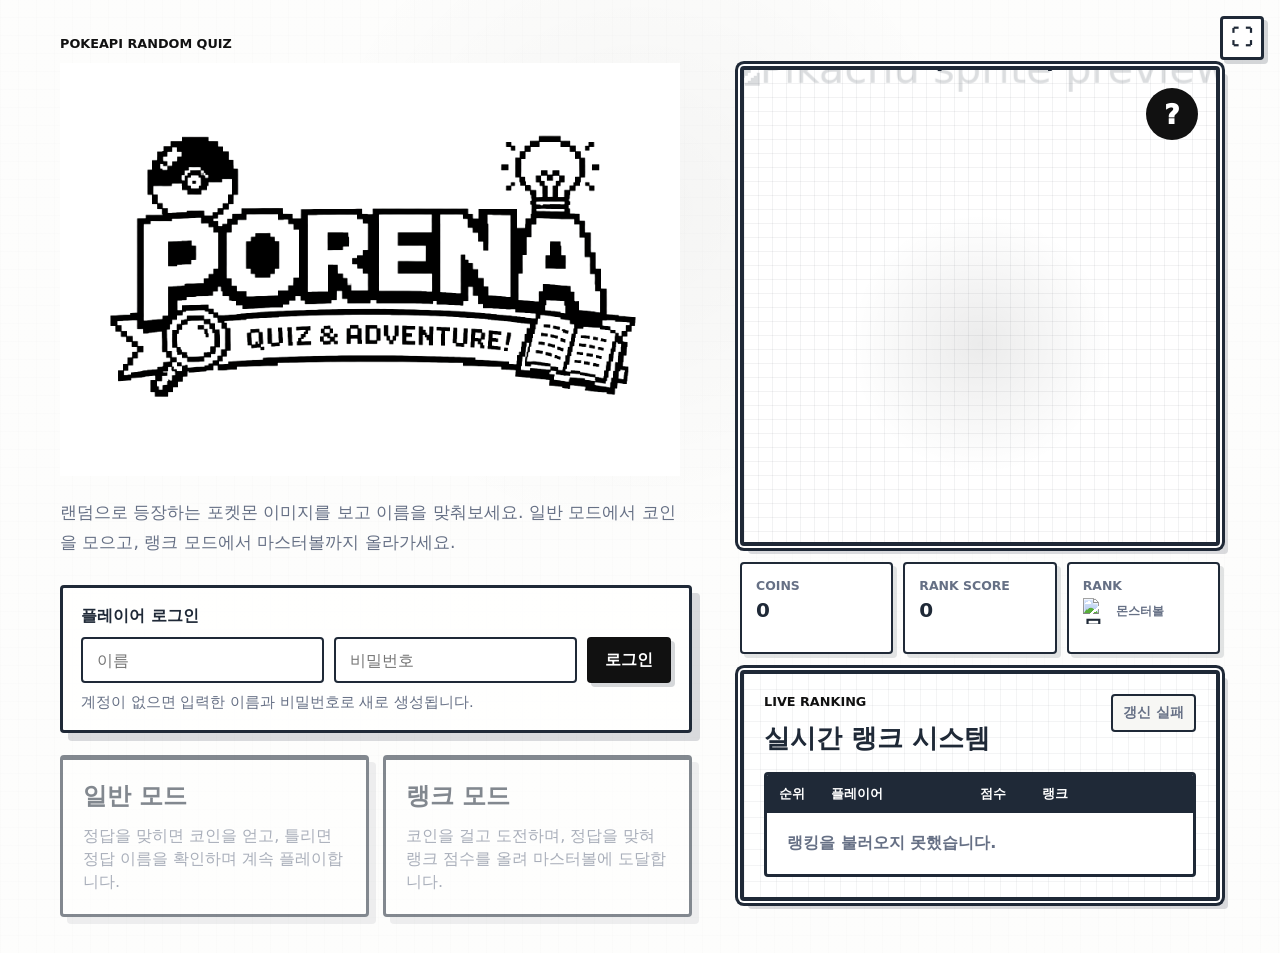
==== index.html @ 6e4ad2ec "first commit" ====
<!doctype html>
<html lang="ko">
  <head>
    <meta charset="UTF-8" />
    <meta name="viewport" content="width=device-width, initial-scale=1.0" />
    <title>PORENA Quiz & Adventure | 포켓몬 스프라이트 퀴즈</title>
    <meta
      name="description"
      content="PORENA Quiz & Adventure에서 1세대 포켓몬 스프라이트를 보고 이름을 맞히고, 코인을 모아 랭크 모드에 도전하세요."
    />
    <meta name="keywords" content="PORENA, 포켓몬 퀴즈, PokeAPI, 포켓몬 스프라이트, 랭크 모드" />
    <meta property="og:type" content="website" />
    <meta property="og:title" content="PORENA Quiz & Adventure" />
    <meta
      property="og:description"
      content="1세대 포켓몬 스프라이트를 보고 이름을 맞히는 픽셀 퀴즈 게임입니다."
    />
    <meta property="og:image" content="./assets/porena.png" />
    <meta name="twitter:card" content="summary_large_image" />
    <meta name="twitter:title" content="PORENA Quiz & Adventure" />
    <meta
      name="twitter:description"
      content="코인을 모으고 랭크를 올리는 포켓몬 스프라이트 퀴즈 게임입니다."
    />
    <meta name="twitter:image" content="./assets/porena.png" />
    <link rel="icon" href="./assets/porena.png" type="image/png" />
    <link rel="stylesheet" href="./styles.css" />
    <script type="application/ld+json">
      {
        "@context": "https://schema.org",
        "@type": "WebApplication",
        "name": "PORENA Quiz & Adventure",
        "applicationCategory": "GameApplication",
        "description": "1세대 포켓몬 스프라이트를 보고 이름을 맞히는 픽셀 퀴즈 게임입니다.",
        "image": "./assets/porena.png"
      }
    </script>
  </head>
  <body data-page="home">
    <button id="fullscreenButton" class="fullscreen-button" type="button" aria-label="전체화면 전환">⛶</button>
    <main class="home-shell">
      <section class="hero">
        <div class="hero-copy">
          <p class="eyebrow">PokeAPI Random Quiz</p>
          <h1 class="logo-title">
            <img src="./assets/porena.png" alt="PORENA Quiz & Adventure" />
          </h1>
          <p class="lead">
            랜덤으로 등장하는 포켓몬 이미지를 보고 이름을 맞춰보세요.
            일반 모드에서 코인을 모으고, 랭크 모드에서 마스터볼까지 올라가세요.
          </p>
          <div class="player-panel auth-panel">
            <label for="playerName">플레이어 로그인</label>
            <div class="auth-row">
              <input id="playerName" type="text" maxlength="18" placeholder="이름" />
              <input id="playerPassword" type="password" maxlength="24" placeholder="비밀번호" />
              <button id="savePlayer" type="button">로그인</button>
            </div>
            <p id="playerStatus" class="muted">계정이 없으면 입력한 이름과 비밀번호로 새로 생성됩니다.</p>
          </div>
          <div class="mode-grid">
            <a class="mode-card normal" href="./normal.html">
              <strong>일반 모드</strong>
              <p>정답을 맞히면 코인을 얻고, 틀리면 정답 이름을 확인하며 계속 플레이합니다.</p>
            </a>
            <a class="mode-card rank" href="./rank.html">
              <strong>랭크 모드</strong>
              <p>코인을 걸고 도전하며, 정답을 맞혀 랭크 점수를 올려 마스터볼에 도달합니다.</p>
            </a>
          </div>
        </div>
        <div class="hero-stage" aria-label="Pokemon quiz preview">
          <div class="orbital-card">
            <div class="preview-badge">?</div>
            <img
              src="https://raw.githubusercontent.com/PokeAPI/sprites/master/sprites/pokemon/versions/generation-i/yellow/25.png"
              alt="Pikachu sprite preview"
            />
          </div>
          <div class="stats-strip">
            <div>
              <span>Coins</span>
              <strong id="homeCoins">0</strong>
            </div>
            <div>
              <span>Rank Score</span>
              <strong id="homeRankScore">0</strong>
            </div>
            <div>
              <span>Rank</span>
              <strong id="homeRankName">몬스터볼</strong>
            </div>
          </div>
          <section class="live-ranking" aria-label="실시간 랭크 시스템">
            <div class="section-heading">
              <div>
                <p class="eyebrow">Live Ranking</p>
                <h2>실시간 랭크 시스템</h2>
              </div>
              <span id="rankingUpdated">대기 중</span>
            </div>
            <div class="ranking-table">
              <div class="ranking-head">
                <span>순위</span>
                <span>플레이어</span>
                <span>점수</span>
                <span>랭크</span>
                <span>코인</span>
              </div>
              <div id="rankingList" class="ranking-list">
                <p class="ranking-empty">랭킹을 불러오는 중입니다.</p>
              </div>
            </div>
          </section>
        </div>
      </section>
    </main>
    <script src="./app.js" defer></script>
  </body>
</html>
---- styles.css ----
@font-face {
  font-family: "Mulmaru";
  src: url("https://cdn.jsdelivr.net/gh/projectnoonnu/2601-4@1.1/Mulmaru.woff2") format("woff2");
  font-weight: normal;
  font-display: swap;
}

:root {
  color-scheme: light;
  --ink: #1f2937;
  --muted: #667085;
  --line: #d9e2ec;
  --surface: #ffffff;
  --soft: #f7f7f4;
  --yellow: #d8d8d1;
  --red: #111111;
  --blue: #111111;
  --green: #111111;
  --type-color: #111111;
  --shadow: 0 20px 50px rgba(0, 0, 0, 0.12);
  --pixel-shadow: 0 0 0 2px #ffffff, 0 0 0 5px #1f2937, 8px 8px 0 rgba(31, 41, 55, 0.16);
}

* {
  box-sizing: border-box;
}

body {
  margin: 0;
  min-height: 100vh;
  font-family:
    "Mulmaru",
    ui-sans-serif,
    system-ui,
    -apple-system,
    BlinkMacSystemFont,
    "Segoe UI",
    sans-serif;
  color: var(--ink);
  background:
    radial-gradient(circle at 50% 22%, rgba(0, 0, 0, 0.035), transparent 34%),
    linear-gradient(rgba(255, 255, 255, 0.74), rgba(255, 255, 255, 0.74)),
    linear-gradient(90deg, rgba(0, 0, 0, 0.035) 1px, transparent 1px),
    linear-gradient(0deg, rgba(0, 0, 0, 0.035) 1px, transparent 1px),
    var(--soft);
  background-size:
    auto,
    auto,
    18px 18px,
    18px 18px,
    auto;
}

a {
  color: inherit;
  text-decoration: none;
}

button,
input {
  font: inherit;
}

button,
.secondary-button {
  min-height: 46px;
  border: 0;
  border-radius: 4px;
  box-shadow: 4px 4px 0 rgba(31, 41, 55, 0.18);
  padding: 0 18px;
  color: #ffffff;
  background: var(--blue);
  font-weight: 800;
  cursor: pointer;
  display: inline-flex;
  align-items: center;
  justify-content: center;
  transition:
    transform 160ms ease,
    box-shadow 160ms ease,
    opacity 160ms ease;
}

button:hover,
.secondary-button:hover {
  transform: translate(-1px, -1px);
  box-shadow: 5px 5px 0 rgba(31, 41, 55, 0.2);
}

button:disabled {
  cursor: not-allowed;
  opacity: 0.55;
  transform: none;
  box-shadow: none;
}

.fullscreen-button {
  position: fixed;
  top: 16px;
  right: 16px;
  z-index: 50;
  width: 44px;
  min-width: 44px;
  height: 44px;
  min-height: 44px;
  border: 3px solid var(--ink);
  padding: 0;
  background: #ffffff;
  color: var(--ink);
  font-size: 1.35rem;
  line-height: 1;
}

input {
  width: 100%;
  min-height: 46px;
  border: 1px solid var(--line);
  border: 2px solid var(--ink);
  border-radius: 4px;
  padding: 0 14px;
  background: #ffffff;
  color: var(--ink);
  outline: none;
}

input:focus {
  border-color: var(--blue);
  box-shadow: 0 0 0 4px rgba(45, 127, 249, 0.12);
}

.home-shell {
  width: min(1160px, calc(100% - 32px));
  margin: 0 auto;
  padding: 36px 0;
}

.hero {
  min-height: calc(100vh - 72px);
  display: grid;
  grid-template-columns: minmax(0, 1fr) minmax(320px, 480px);
  align-items: start;
  gap: 48px;
}

.eyebrow {
  margin: 0 0 12px;
  color: var(--blue);
  font-size: 0.8rem;
  font-weight: 900;
  letter-spacing: 0;
  text-transform: uppercase;
}

h1 {
  margin: 0;
  font-size: clamp(2.25rem, 5vw, 4.6rem);
  line-height: 0.98;
}

.logo-title {
  max-width: 680px;
  line-height: 0;
}

.logo-title img {
  display: block;
  width: min(100%, 620px);
  height: auto;
  filter: contrast(1.12);
}

.lead {
  max-width: 620px;
  margin: 22px 0 0;
  color: var(--muted);
  font-size: 1.08rem;
  line-height: 1.7;
}

.player-panel,
.answer-panel {
  margin-top: 28px;
  border: 3px solid var(--ink);
  border-radius: 4px;
  padding: 18px;
  background: rgba(255, 255, 255, 0.86);
  box-shadow: 8px 8px 0 rgba(31, 41, 55, 0.16);
}

.player-panel label,
.answer-panel label {
  display: block;
  margin-bottom: 10px;
  font-weight: 900;
}

.name-row,
.answer-row,
.auth-row {
  display: grid;
  grid-template-columns: minmax(0, 1fr) auto;
  gap: 10px;
}

.auth-row {
  grid-template-columns: minmax(0, 1fr) minmax(0, 1fr) auto;
}

.muted {
  margin: 10px 0 0;
  color: var(--muted);
  font-size: 0.92rem;
}

.mode-grid {
  margin-top: 22px;
  display: grid;
  grid-template-columns: repeat(2, minmax(0, 1fr));
  gap: 14px;
}

.mode-card {
  min-height: 142px;
  border: 3px solid var(--ink);
  border-radius: 4px;
  padding: 20px;
  background: #ffffff;
  box-shadow: 7px 7px 0 rgba(31, 41, 55, 0.13);
  display: flex;
  flex-direction: column;
  justify-content: space-between;
  transition:
    opacity 160ms ease,
    transform 160ms ease,
    box-shadow 160ms ease;
}

.mode-card:hover {
  transform: translate(-1px, -1px);
  box-shadow: 8px 8px 0 rgba(31, 41, 55, 0.16);
}

.mode-card.is-locked {
  cursor: not-allowed;
  opacity: 0.55;
}

.mode-card.is-locked:hover {
  transform: none;
  box-shadow: 7px 7px 0 rgba(31, 41, 55, 0.13);
}

.mode-card strong {
  font-size: 1.5rem;
}

.mode-card p {
  margin: 12px 0 0;
  color: var(--muted);
  line-height: 1.45;
}

.mode-card.normal {
  border-top: 5px solid var(--ink);
}

.mode-card.rank {
  border-top: 5px solid var(--ink);
}

.hero-stage {
  display: grid;
  gap: 16px;
  padding-top: 30px;
}

.orbital-card {
  position: relative;
  aspect-ratio: 1;
  border: 4px solid var(--ink);
  border-radius: 4px;
  background:
    linear-gradient(90deg, rgba(31, 41, 55, 0.06) 1px, transparent 1px),
    linear-gradient(0deg, rgba(31, 41, 55, 0.06) 1px, transparent 1px),
    radial-gradient(circle at 50% 58%, rgba(0, 0, 0, 0.08), transparent 36%),
    #ffffff;
  background-size:
    14px 14px,
    14px 14px,
    auto,
    auto;
  box-shadow: var(--pixel-shadow);
  display: grid;
  place-items: center;
  overflow: hidden;
}

.orbital-card img {
  width: 46%;
  height: 46%;
  object-fit: contain;
  image-rendering: pixelated;
  image-rendering: crisp-edges;
  transform: scale(2.6);
  filter: drop-shadow(8px 8px 0 rgba(31, 41, 55, 0.16));
}

.preview-badge {
  position: absolute;
  top: 18px;
  right: 18px;
  width: 52px;
  height: 52px;
  border-radius: 50%;
  display: grid;
  place-items: center;
  background: var(--red);
  color: #ffffff;
  font-size: 1.65rem;
  font-weight: 950;
}

.stats-strip,
.scoreboard {
  display: grid;
  grid-template-columns: repeat(3, minmax(0, 1fr));
  gap: 10px;
}

body[data-page="normal"] .scoreboard {
  grid-template-columns: 160px;
  justify-content: end;
}

body[data-page="normal"] .scoreboard div {
  padding: 10px 12px;
}

body[data-page="normal"] .scoreboard strong {
  font-size: 1.05rem;
}

.stats-strip div,
.scoreboard div {
  border: 2px solid var(--ink);
  border-radius: 4px;
  padding: 14px;
  background: #ffffff;
  box-shadow: 4px 4px 0 rgba(31, 41, 55, 0.12);
}

.stats-strip span,
.scoreboard span {
  display: block;
  color: var(--muted);
  font-size: 0.78rem;
  font-weight: 900;
  text-transform: uppercase;
}

.stats-strip strong,
.scoreboard strong {
  display: block;
  margin-top: 5px;
  font-size: 1.25rem;
}

.rank-display {
  display: inline-flex !important;
  align-items: center;
  gap: 7px;
}

.rank-display img {
  width: 26px;
  height: 26px;
  object-fit: contain;
  image-rendering: pixelated;
  image-rendering: crisp-edges;
}

.rank-display span {
  display: inline-block;
  margin-top: 0;
}

.live-ranking {
  margin: 0;
  border: 4px solid var(--ink);
  border-radius: 4px;
  padding: 20px;
  background:
    linear-gradient(90deg, rgba(31, 41, 55, 0.05) 1px, transparent 1px),
    linear-gradient(0deg, rgba(31, 41, 55, 0.05) 1px, transparent 1px),
    #ffffff;
  background-size: 16px 16px;
  box-shadow: var(--pixel-shadow);
}

.section-heading {
  display: flex;
  align-items: flex-start;
  justify-content: space-between;
  gap: 16px;
  margin-bottom: 16px;
}

.section-heading h2 {
  margin: 0;
  font-size: clamp(1.25rem, 2vw, 1.8rem);
}

.section-heading > span {
  border: 2px solid var(--ink);
  border-radius: 4px;
  padding: 8px 10px;
  background: #f7f7f4;
  color: var(--muted);
  font-size: 0.86rem;
  font-weight: 900;
  white-space: nowrap;
}

.ranking-table {
  overflow: hidden;
  border: 3px solid var(--ink);
  border-radius: 4px;
  background: #ffffff;
}

.ranking-head,
.ranking-row {
  display: grid;
  grid-template-columns: 42px minmax(82px, 1fr) 52px minmax(100px, 1fr);
  align-items: center;
  gap: 10px;
  padding: 10px 12px;
}

.ranking-head {
  color: #ffffff;
  background: var(--ink);
  font-size: 0.82rem;
  font-weight: 900;
}

.ranking-head span:nth-child(5),
.ranking-row > span:nth-child(5) {
  display: none;
}

.ranking-row {
  border-top: 2px solid var(--ink);
  font-weight: 900;
}

.ranking-row:nth-child(odd) {
  background: #f7f7f4;
}

.ranking-row > strong {
  font-size: 1.25rem;
}

.ranking-empty {
  margin: 0;
  padding: 20px;
  color: var(--muted);
  font-weight: 900;
}

.topbar {
  width: min(1160px, calc(100% - 32px));
  min-height: 72px;
  margin: 0 auto;
  display: flex;
  align-items: center;
  justify-content: space-between;
  gap: 16px;
}

.brand-logo {
  display: inline-flex;
  align-items: center;
  width: min(220px, 52vw);
  line-height: 0;
}

.brand-logo img {
  width: 100%;
  height: auto;
  filter: contrast(1.12);
}

nav {
  display: flex;
  gap: 8px;
}

nav a {
  border: 2px solid var(--ink);
  border-radius: 4px;
  padding: 10px 14px;
  background: rgba(255, 255, 255, 0.78);
  font-weight: 800;
}

nav a[aria-current="page"] {
  color: #ffffff;
  border-color: var(--type-color);
  background: var(--type-color);
}

.game-shell {
  width: min(1160px, calc(100% - 32px));
  margin: 0 auto;
  padding: 22px 0 44px;
}

.game-header {
  display: grid;
  grid-template-columns: minmax(0, 1fr) minmax(320px, 480px);
  align-items: end;
  gap: 24px;
  margin-bottom: 18px;
}

.game-header h1 {
  font-size: clamp(2rem, 4vw, 3.6rem);
  text-shadow: 0 10px 28px color-mix(in srgb, var(--type-color) 22%, transparent);
}

.quiz-layout {
  display: grid;
  grid-template-columns: minmax(320px, 1fr) minmax(320px, 430px);
  gap: 18px;
  align-items: stretch;
}

.pokemon-stage {
  position: relative;
  min-height: 520px;
  border: 5px solid var(--ink);
  border-radius: 4px;
  background:
    linear-gradient(90deg, rgba(31, 41, 55, 0.07) 1px, transparent 1px),
    linear-gradient(0deg, rgba(31, 41, 55, 0.07) 1px, transparent 1px),
    radial-gradient(circle at 50% 58%, color-mix(in srgb, var(--type-color) 28%, transparent), transparent 30%),
    linear-gradient(180deg, #ffffff 0 52%, color-mix(in srgb, var(--type-color) 10%, #f6f8fb) 52% 100%);
  background-size:
    18px 18px,
    18px 18px,
    auto,
    auto;
  box-shadow: var(--pixel-shadow);
  display: grid;
  place-items: center;
  overflow: hidden;
}

.pokemon-stage::after {
  content: "";
  position: absolute;
  width: min(70%, 420px);
  aspect-ratio: 1;
  border: 14px solid color-mix(in srgb, var(--type-color) 22%, rgba(31, 41, 55, 0.08));
  border-radius: 4px;
  transform: rotate(45deg);
}

.pokemon-stage img {
  position: relative;
  z-index: 1;
  width: min(34%, 180px);
  height: min(34%, 180px);
  object-fit: contain;
  opacity: 0;
  transform: scale(2.4);
  transition:
    opacity 220ms ease,
    transform 220ms ease,
    filter 220ms ease;
  image-rendering: pixelated;
  image-rendering: crisp-edges;
  filter: drop-shadow(8px 8px 0 rgba(31, 41, 55, 0.18));
}

.pokemon-stage img.is-visible {
  opacity: 1;
  transform: scale(2.7);
}

.loading {
  position: absolute;
  z-index: 2;
  border: 2px solid var(--ink);
  border-radius: 4px;
  padding: 10px 14px;
  color: var(--muted);
  background: rgba(255, 255, 255, 0.88);
  font-weight: 800;
}

.loading.is-hidden {
  display: none;
}

.answer-panel {
  margin-top: 0;
  display: flex;
  flex-direction: column;
  gap: 0;
}

.result-text {
  min-height: 78px;
  margin: 16px 0;
  border: 2px solid var(--ink);
  border-left: 8px solid var(--type-color);
  border-radius: 4px;
  padding: 14px;
  color: var(--muted);
  background: #f7fbff;
  line-height: 1.55;
}

.dex-panel {
  margin-bottom: 16px;
  border: 3px solid var(--ink);
  border-radius: 4px;
  padding: 14px;
  background:
    linear-gradient(135deg, color-mix(in srgb, var(--type-color) 12%, transparent), transparent 52%),
    #ffffff;
  box-shadow: 5px 5px 0 rgba(31, 41, 55, 0.12);
}

.dex-heading {
  display: flex;
  align-items: flex-start;
  justify-content: space-between;
  gap: 12px;
}

.dex-heading span {
  color: var(--type-color);
  font-size: 0.8rem;
  font-weight: 950;
}

.dex-heading strong {
  text-align: right;
  font-size: 1rem;
  line-height: 1.35;
}

.dex-heading strong:empty {
  display: none;
}

.type-badges {
  min-height: 32px;
  margin-top: 12px;
  display: flex;
  flex-wrap: wrap;
  gap: 8px;
}

.type-badges span {
  border: 2px solid var(--ink);
  border-radius: 4px;
  padding: 7px 11px;
  color: #ffffff;
  background: var(--badge-color);
  font-size: 0.82rem;
  font-weight: 950;
  box-shadow: 0 8px 18px color-mix(in srgb, var(--badge-color) 28%, transparent);
}

.dex-metrics {
  margin-top: 12px;
  display: grid;
  grid-template-columns: repeat(3, minmax(0, 1fr));
  gap: 8px;
}

.dex-metrics div {
  border: 2px solid var(--ink);
  border-radius: 4px;
  padding: 10px;
  background: rgba(255, 255, 255, 0.78);
}

.dex-metrics span {
  display: block;
  color: var(--muted);
  font-size: 0.72rem;
  font-weight: 900;
  text-transform: uppercase;
}

.dex-metrics strong {
  display: block;
  margin-top: 4px;
  font-size: 1rem;
}

.dex-flavor {
  min-height: 54px;
  margin: 12px 0 0;
  color: var(--muted);
  font-size: 0.92rem;
  line-height: 1.55;
}

.result-text.success {
  border-color: var(--ink);
  color: var(--ink);
  background: #f1f1ee;
}

.result-text.fail {
  border-color: var(--ink);
  color: var(--ink);
  background: #eeeeea;
}

.actions {
  margin-top: auto;
  display: grid;
  grid-template-columns: 1fr 1fr;
  gap: 10px;
}

.secondary-button {
  border: 2px solid var(--ink);
  color: var(--ink);
  background: #ffffff;
}

.rank-progress {
  margin: 0 0 18px;
}

.rank-ball-card {
  margin-bottom: 12px;
  border: 3px solid var(--ink);
  border-radius: 4px;
  padding: 12px 14px;
  background: #ffffff;
  box-shadow: 5px 5px 0 rgba(31, 41, 55, 0.12);
  display: inline-flex;
  align-items: center;
  gap: 12px;
}

.rank-ball-card img {
  width: 48px;
  height: 48px;
  object-fit: contain;
  image-rendering: pixelated;
  image-rendering: crisp-edges;
}

.rank-ball-card span {
  display: block;
  color: var(--muted);
  font-size: 0.74rem;
  font-weight: 900;
  text-transform: uppercase;
}

.rank-ball-card strong {
  display: block;
  margin-top: 3px;
  font-size: 1.1rem;
}

.progress-track {
  height: 16px;
  border: 2px solid var(--ink);
  border-radius: 4px;
  background: #ffffff;
  overflow: hidden;
}

.progress-track span {
  display: block;
  width: 0%;
  height: 100%;
  background: repeating-linear-gradient(90deg, #111111 0 12px, #3f3f3f 12px 24px);
  transition: width 220ms ease;
}

.rank-labels {
  display: flex;
  justify-content: space-between;
  gap: 12px;
  margin-top: 8px;
  color: var(--muted);
  font-size: 0.82rem;
  font-weight: 800;
}

@media (max-width: 820px) {
  .hero,
  .game-header,
  .quiz-layout {
    grid-template-columns: 1fr;
  }

  .hero {
    align-items: start;
    gap: 28px;
  }

  .hero-stage {
    order: -1;
    padding-top: 0;
  }

  .orbital-card {
    max-height: 430px;
  }

  .mode-grid,
  .stats-strip,
  .scoreboard {
    grid-template-columns: 1fr;
  }

  .pokemon-stage {
    min-height: 380px;
  }

  .topbar {
    align-items: flex-start;
    flex-direction: column;
    padding: 16px 0 8px;
  }

  .section-heading {
    align-items: flex-start;
    flex-direction: column;
  }

  .ranking-head,
  .ranking-row {
    grid-template-columns: 48px minmax(110px, 1fr) 54px minmax(120px, 1fr);
  }

  .ranking-head span:nth-child(5),
  .ranking-row > span:nth-child(5) {
    display: none;
  }
}

@media (max-width: 520px) {
  .name-row,
  .answer-row,
  .auth-row,
  .actions {
    grid-template-columns: 1fr;
  }

  h1 {
    font-size: 2.25rem;
  }

  .rank-labels {
    font-size: 0.72rem;
  }
}
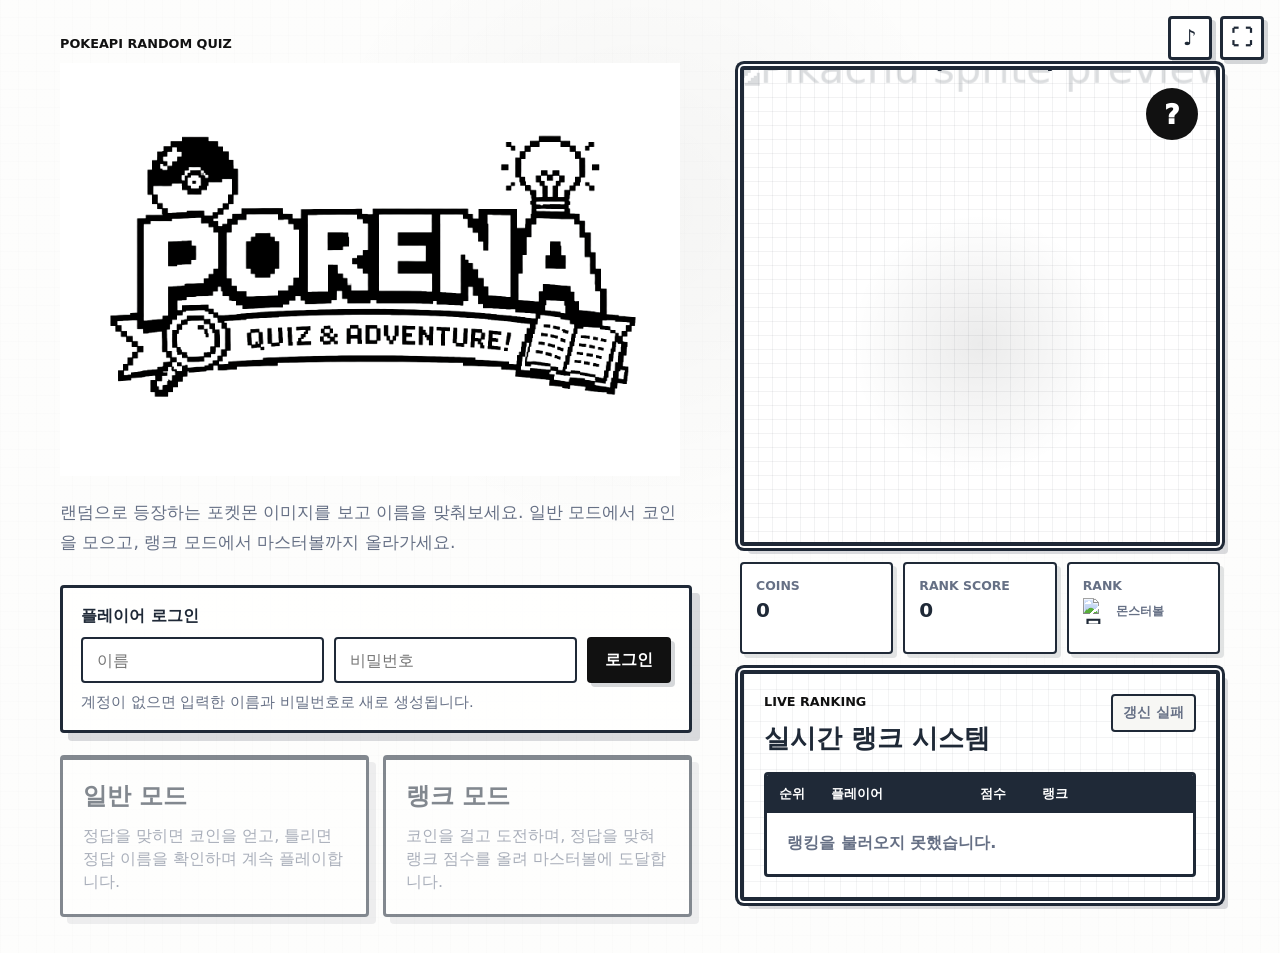
==== commit 07f39e7c: "Add sound control button and functionality to the game" ====
--- a/index.html
+++ b/index.html
@@ -9,20 +9,27 @@
       content="PORENA Quiz & Adventure에서 1세대 포켓몬 스프라이트를 보고 이름을 맞히고, 코인을 모아 랭크 모드에 도전하세요."
     />
     <meta name="keywords" content="PORENA, 포켓몬 퀴즈, PokeAPI, 포켓몬 스프라이트, 랭크 모드" />
+    <link rel="canonical" href="https://wlsdn020416.github.io/poke/" />
     <meta property="og:type" content="website" />
+    <meta property="og:url" content="https://wlsdn020416.github.io/poke/" />
     <meta property="og:title" content="PORENA Quiz & Adventure" />
     <meta
       property="og:description"
       content="1세대 포켓몬 스프라이트를 보고 이름을 맞히는 픽셀 퀴즈 게임입니다."
     />
-    <meta property="og:image" content="./assets/porena.png" />
+    <meta property="og:image" content="https://wlsdn020416.github.io/poke/assets/porena.png" />
+    <meta property="og:image:type" content="image/png" />
+    <meta property="og:image:width" content="1536" />
+    <meta property="og:image:height" content="1024" />
+    <meta property="og:image:alt" content="PORENA Quiz & Adventure 로고" />
     <meta name="twitter:card" content="summary_large_image" />
     <meta name="twitter:title" content="PORENA Quiz & Adventure" />
     <meta
       name="twitter:description"
       content="코인을 모으고 랭크를 올리는 포켓몬 스프라이트 퀴즈 게임입니다."
     />
-    <meta name="twitter:image" content="./assets/porena.png" />
+    <meta name="twitter:image" content="https://wlsdn020416.github.io/poke/assets/porena.png" />
+    <meta name="twitter:image:alt" content="PORENA Quiz & Adventure 로고" />
     <link rel="icon" href="./assets/porena.png" type="image/png" />
     <link rel="stylesheet" href="./styles.css" />
     <script type="application/ld+json">
@@ -32,18 +39,28 @@
         "name": "PORENA Quiz & Adventure",
         "applicationCategory": "GameApplication",
         "description": "1세대 포켓몬 스프라이트를 보고 이름을 맞히는 픽셀 퀴즈 게임입니다.",
-        "image": "./assets/porena.png"
+        "url": "https://wlsdn020416.github.io/poke/",
+        "image": "https://wlsdn020416.github.io/poke/assets/porena.png"
       }
     </script>
   </head>
   <body data-page="home">
-    <button id="fullscreenButton" class="fullscreen-button" type="button" aria-label="전체화면 전환">⛶</button>
+    <div class="utility-buttons" aria-label="화면 및 소리 설정">
+      <button id="soundButton" class="utility-button" type="button" aria-label="소리 끄기">♪</button>
+      <button id="fullscreenButton" class="utility-button" type="button" aria-label="전체화면 전환">⛶</button>
+    </div>
     <main class="home-shell">
       <section class="hero">
         <div class="hero-copy">
           <p class="eyebrow">PokeAPI Random Quiz</p>
           <h1 class="logo-title">
-            <img src="./assets/porena.png" alt="PORENA Quiz & Adventure" />
+            <img
+              src="./assets/porena.png"
+              alt="PORENA Quiz & Adventure 로고"
+              width="1536"
+              height="1024"
+              fetchpriority="high"
+            />
           </h1>
           <p class="lead">
             랜덤으로 등장하는 포켓몬 이미지를 보고 이름을 맞춰보세요.
--- a/styles.css
+++ b/styles.css
@@ -94,11 +94,16 @@
   box-shadow: none;
 }
 
-.fullscreen-button {
+.utility-buttons {
   position: fixed;
   top: 16px;
   right: 16px;
   z-index: 50;
+  display: flex;
+  gap: 8px;
+}
+
+.utility-button {
   width: 44px;
   min-width: 44px;
   height: 44px;
@@ -109,6 +114,10 @@
   color: var(--ink);
   font-size: 1.35rem;
   line-height: 1;
+}
+
+.utility-button.is-muted {
+  opacity: 0.62;
 }
 
 input {
